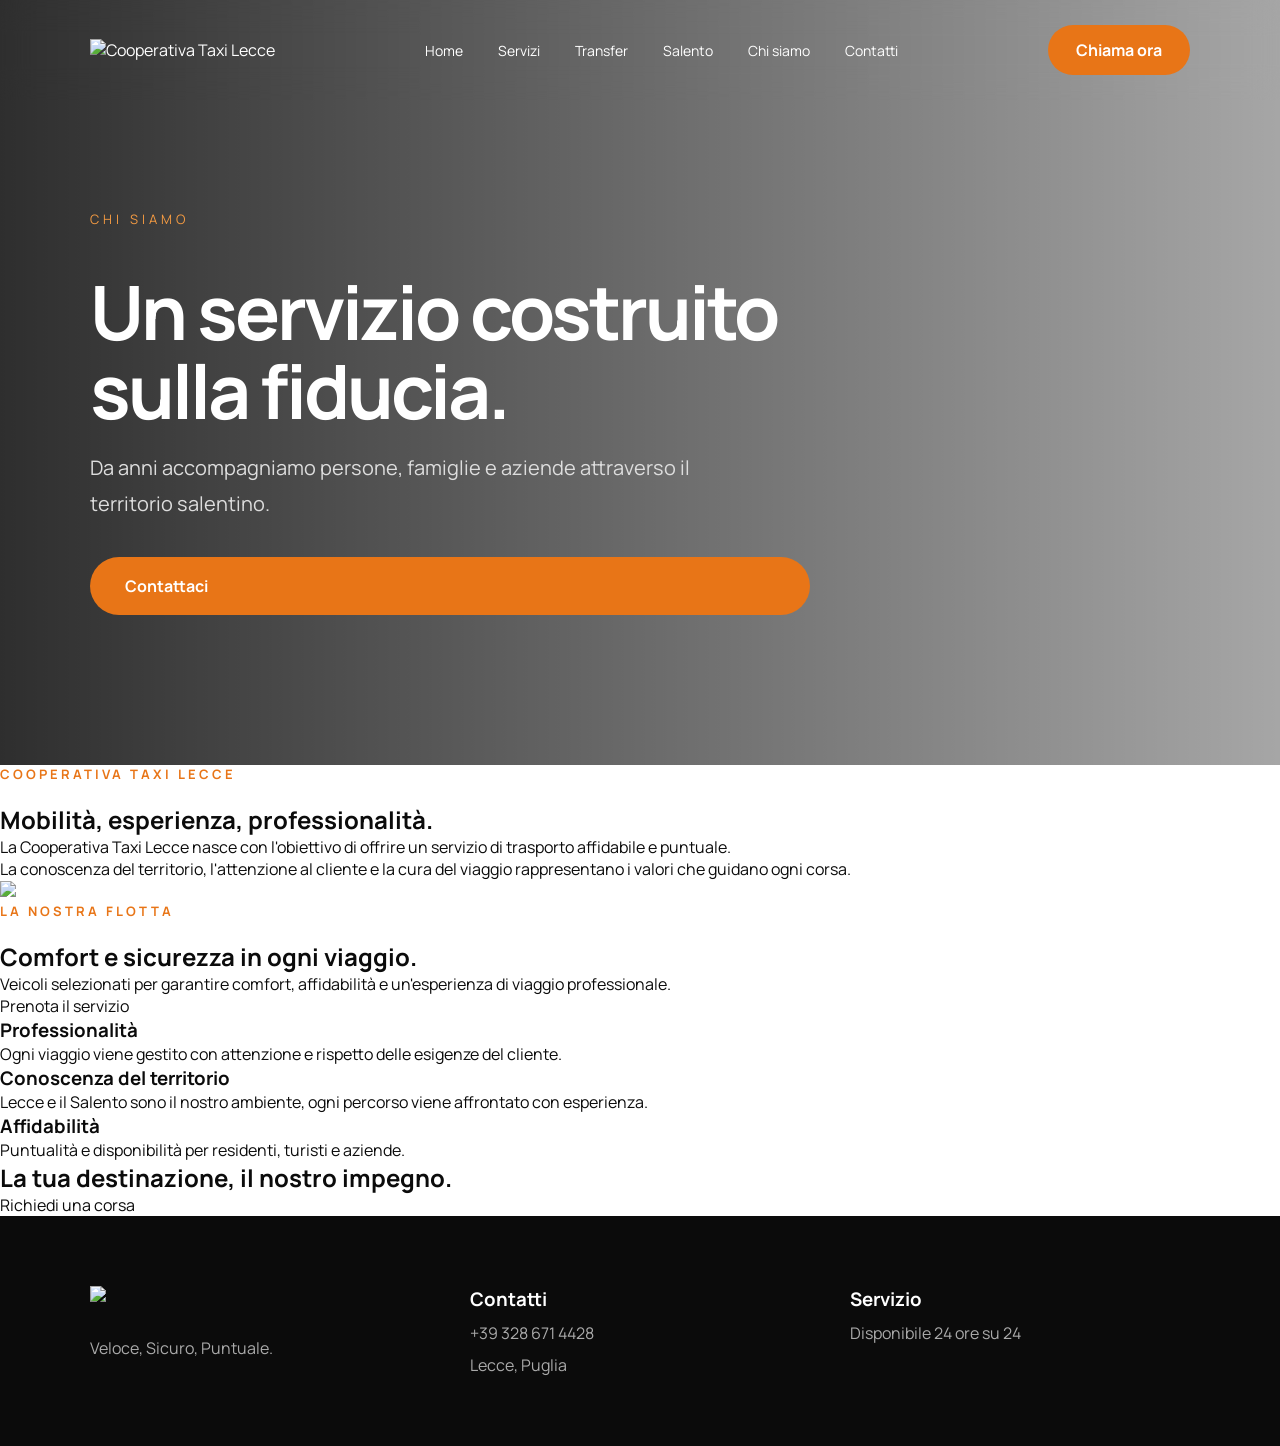
==== chi-siamo.html @ 80396e88 "Create chi-siamo.html" ====
<!DOCTYPE html>
<html lang="it">

<head>

<meta charset="UTF-8">
<meta name="viewport" content="width=device-width, initial-scale=1.0">

<title>Chi Siamo | Cooperativa Taxi Lecce</title>

<meta name="description" content="Scopri la Cooperativa Taxi Lecce: professionalità, esperienza e servizio taxi nel Salento. Veloce, Sicuro, Puntuale.">

<link rel="stylesheet" href="style.css">

</head>


<body>



<header class="page-header about-header">


<nav>

<div class="logo">

<img src="assets/logo.png" alt="Cooperativa Taxi Lecce">

</div>


<ul>

<li><a href="index.html">Home</a></li>
<li><a href="servizi.html">Servizi</a></li>
<li><a href="transfer.html">Transfer</a></li>
<li><a href="salento.html">Salento</a></li>
<li><a href="chi-siamo.html">Chi siamo</a></li>
<li><a href="contatti.html">Contatti</a></li>

</ul>


<a class="nav-button" href="tel:+393286714428">
Chiama ora
</a>


</nav>





<div class="page-hero">


<p class="overline">
CHI SIAMO
</p>


<h1>

Un servizio costruito
sulla fiducia.

</h1>


<p>

Da anni accompagniamo persone,
famiglie e aziende attraverso
il territorio salentino.

</p>


<a href="contatti.html" class="primary-button">
Contattaci
</a>


</div>


</header>









<main>





<section class="about-intro">


<div>


<p class="section-label">
COOPERATIVA TAXI LECCE
</p>


<h2>

Mobilità,
esperienza,
professionalità.

</h2>


</div>



<div>

<p>

La Cooperativa Taxi Lecce nasce con
l'obiettivo di offrire un servizio di
trasporto affidabile e puntuale.

</p>


<p>

La conoscenza del territorio,
l'attenzione al cliente e la cura
del viaggio rappresentano i valori
che guidano ogni corsa.

</p>


</div>


</section>









<section class="fleet-section">


<div class="fleet-image">

<img src="https://images.unsplash.com/photo-1549317661-bd32c8ce0db2">

</div>



<div class="fleet-text">


<p class="section-label">
LA NOSTRA FLOTTA
</p>


<h2>

Comfort e sicurezza
in ogni viaggio.

</h2>


<p>

Veicoli selezionati per garantire
comfort, affidabilità e un'esperienza
di viaggio professionale.

</p>


<a href="contatti.html">
Prenota il servizio
</a>


</div>


</section>









<section class="values-company">


<div>


<h3>
Professionalità
</h3>


<p>
Ogni viaggio viene gestito con attenzione
e rispetto delle esigenze del cliente.
</p>


</div>





<div>


<h3>
Conoscenza del territorio
</h3>


<p>
Lecce e il Salento sono il nostro ambiente,
ogni percorso viene affrontato con esperienza.
</p>


</div>





<div>


<h3>
Affidabilità
</h3>


<p>
Puntualità e disponibilità per residenti,
turisti e aziende.
</p>


</div>


</section>









<section class="about-cta">


<h2>

La tua destinazione,
il nostro impegno.

</h2>


<a href="contatti.html">
Richiedi una corsa
</a>


</section>






</main>








<footer>


<div>

<img src="assets/logo.png">

<p>
Veloce, Sicuro, Puntuale.
</p>

</div>


<div>

<h3>
Contatti
</h3>


<p>
+39 328 671 4428
</p>


<p>
Lecce, Puglia
</p>


</div>


<div>

<h3>
Servizio
</h3>


<p>
Disponibile 24 ore su 24
</p>


</div>


</footer>






<script src="script.js"></script>


</body>

</html>
---- style.css ----
@import url('https://fonts.googleapis.com/css2?family=Manrope:wght@400;500;600;700;800&display=swap');


:root{

    --black:#0b0b0b;
    --dark:#111111;
    --orange:#e87517;
    --orange-light:#f39a42;
    --white:#ffffff;
    --gray:#6d6d6d;
    --light:#f5f5f3;
    --border:#e8e8e8;

}


*{

    margin:0;
    padding:0;
    box-sizing:border-box;

}


html{

    scroll-behavior:smooth;

}


body{

    font-family:"Manrope",sans-serif;
    color:var(--black);
    background:var(--white);

}


a{

    text-decoration:none;
    color:inherit;

}




/* HEADER */


.header{

    height:100vh;
    min-height:750px;

    background:
    linear-gradient(
    90deg,
    rgba(0,0,0,.85),
    rgba(0,0,0,.35)
    ),
    url("https://images.unsplash.com/photo-1549317661-bd32c8ce0db2")
    center/cover;

    color:white;

}





/* NAVBAR */


nav{

    width:100%;
    padding:25px 7%;

    display:flex;
    align-items:center;
    justify-content:space-between;

    position:absolute;
    top:0;

    z-index:10;

}


.logo img{

    width:170px;
    height:auto;

}



nav ul{

    list-style:none;
    display:flex;
    gap:35px;

}


nav ul a{

    font-size:14px;
    color:white;

    transition:.3s;

}


nav ul a:hover{

    color:var(--orange);

}


.nav-button{

    background:var(--orange);
    color:white;

    padding:14px 28px;

    border-radius:50px;

    font-weight:700;

    transition:.3s;

}


.nav-button:hover{

    background:white;
    color:black;

}






/* HERO */


.hero{

    height:100%;

    display:flex;
    align-items:center;

    padding:0 7%;

}


.hero-content{

    max-width:850px;

}



.overline{

    color:var(--orange-light);

    font-size:13px;

    letter-spacing:4px;

    margin-bottom:25px;

}



.hero h1{

    font-size:75px;

    line-height:1.05;

    letter-spacing:-3px;

    font-weight:800;

}



.hero-text{

    margin-top:30px;

    max-width:620px;

    font-size:20px;

    line-height:1.7;

    color:#dddddd;

}





.hero-actions{

    display:flex;

    gap:20px;

    margin-top:45px;

}



.primary-button,
.secondary-button{

    padding:18px 35px;

    border-radius:50px;

    font-weight:700;

    transition:.3s;

}


.primary-button{

    background:var(--orange);

    color:white;

}


.primary-button:hover{

    transform:translateY(-3px);

}



.secondary-button{

    border:1px solid rgba(255,255,255,.5);

    color:white;

}



.secondary-button:hover{

    background:white;

    color:black;

}








/* INTRO */


.intro{

    padding:120px 7%;

    display:grid;

    grid-template-columns:1fr 1fr;

    gap:100px;

    align-items:center;

}



.section-label{

    color:var(--orange);

    font-size:13px;

    letter-spacing:3px;

    font-weight:700;

    margin-bottom:20px;

}



.intro h2{

    font-size:70px;

    line-height:.95;

}



.intro p:last-child{

    color:var(--gray);

    font-size:20px;

    line-height:1.9;

}







/* BOOKING */


.booking{

    background:var(--light);

    padding:100px 7%;

}


.booking-header{

    max-width:700px;

    margin-bottom:50px;

}


.booking h2{

    font-size:55px;

    margin-bottom:20px;

}



.booking-header p:last-child{

    color:var(--gray);

}



form{

    max-width:850px;

    display:flex;

    flex-direction:column;

    gap:18px;

}


input,
select,
textarea{

    width:100%;

    border:1px solid var(--border);

    padding:18px 20px;

    border-radius:14px;

    font-size:15px;

    font-family:inherit;

    outline:none;

}



input:focus,
select:focus,
textarea:focus{

    border-color:var(--orange);

}



.form-row{

    display:grid;

    grid-template-columns:1fr 1fr;

    gap:18px;

}


textarea{

    height:130px;

    resize:none;

}



form button{

    margin-top:10px;

    padding:20px;

    border:none;

    border-radius:50px;

    background:var(--orange);

    color:white;

    font-size:16px;

    font-weight:700;

    cursor:pointer;

    transition:.3s;

}



form button:hover{

    background:#c85e0d;

}







/* SERVICES */


.services{

    padding:120px 7%;

}



.section-head{

    margin-bottom:60px;

}



.services h2{

    font-size:55px;

}



.service-grid{

    display:grid;

    grid-template-columns:repeat(3,1fr);

    gap:30px;

}



.service-grid article{

    border-radius:25px;

    overflow:hidden;

    background:white;

    box-shadow:0 20px 50px rgba(0,0,0,.08);

}



.service-grid img{

    width:100%;

    height:260px;

    object-fit:cover;

}



.service-grid article h3{

    font-size:28px;

    padding:30px 30px 10px;

}



.service-grid article p{

    padding:0 30px;

    color:var(--gray);

    line-height:1.7;

}



.service-grid article a{

    display:block;

    padding:30px;

    color:var(--orange);

    font-weight:700;

}







/* TRANSFER BANNER */


.transfer-banner{

    margin:0 7%;

    height:500px;

    border-radius:35px;

    background:

    linear-gradient(
    rgba(0,0,0,.6),
    rgba(0,0,0,.6)
    ),
    url("https://images.unsplash.com/photo-1500530855697-b586d89ba3ee")
    center/cover;

    color:white;

    display:flex;

    align-items:center;

    padding:70px;

}



.transfer-banner h2{

    font-size:60px;

}



.transfer-banner p{

    margin:25px 0;

    font-size:20px;

}



.transfer-banner a{

    display:inline-block;

    background:var(--orange);

    padding:16px 30px;

    border-radius:50px;

}








/* NUMBERS */


.numbers{

    padding:120px 7%;

    display:grid;

    grid-template-columns:repeat(3,1fr);

    gap:30px;

}



.numbers div{

    text-align:center;

}



.numbers strong{

    font-size:65px;

    color:var(--orange);

}



.numbers p{

    color:var(--gray);

}








/* FOOTER */


footer{

    background:var(--black);

    color:white;

    padding:70px 7%;

    display:grid;

    grid-template-columns:repeat(3,1fr);

    gap:40px;

}



footer img{

    width:180px;

    margin-bottom:20px;

}



footer p{

    color:#aaa;

    margin-top:10px;

}






/* MOBILE */


@media(max-width:900px){


nav ul{

    display:none;

}


.hero h1{

    font-size:48px;

}


.intro{

    grid-template-columns:1fr;

}



.intro h2{

    font-size:50px;

}



.form-row,
.service-grid,
.numbers,
footer{

    grid-template-columns:1fr;

}



.transfer-banner{

    padding:40px;

}



.transfer-banner h2{

    font-size:40px;

}


}

/* ===============================
   TRANSFER PAGE
================================ */


/* HEADER PAGINA */

.page-header{

    min-height:85vh;

    color:white;

    position:relative;

    background:
    linear-gradient(
    90deg,
    rgba(0,0,0,.82),
    rgba(0,0,0,.35)
    ),
    url("https://images.unsplash.com/photo-1436491865332-7a61a109cc05")
    center/cover;

}


.transfer-header{

    background:
    linear-gradient(
    90deg,
    rgba(0,0,0,.85),
    rgba(0,0,0,.45)
    ),
    url("https://images.unsplash.com/photo-1436491865332-7a61a109cc05")
    center/cover;

}



.page-hero{

    min-height:85vh;

    display:flex;

    flex-direction:column;

    justify-content:center;

    padding:140px 7% 80px;

    max-width:900px;

}



.page-hero h1{

    font-size:75px;

    line-height:1.05;

    letter-spacing:-3px;

    margin:20px 0;

}



.page-hero p:not(.overline){

    max-width:650px;

    font-size:20px;

    color:#ddd;

    line-height:1.8;

    margin-bottom:35px;

}






/* INTRO TRANSFER */


.airport-intro{

    padding:120px 7%;

    display:grid;

    grid-template-columns:1fr 1fr;

    gap:90px;

    align-items:center;

}



.airport-intro h2{

    font-size:65px;

    line-height:1.05;

}



.airport-intro p:last-child{

    color:var(--gray);

    font-size:20px;

    line-height:1.9;

}






/* CARD AEROPORTI */


.airports{

    padding:0 7% 120px;

    display:grid;

    grid-template-columns:1fr 1fr;

    gap:35px;

}



.airport-card{

    background:#111;

    color:white;

    padding:50px;

    border-radius:30px;

    transition:.4s;

}



.airport-card:hover{

    transform:translateY(-10px);

}



.airport-card h3{

    color:var(--orange);

    font-size:35px;

    margin-bottom:20px;

}



.airport-card p{

    color:#ccc;

    line-height:1.7;

}



.airport-card ul{

    list-style:none;

    margin:30px 0;

}



.airport-card li{

    padding:12px 0;

    border-bottom:1px solid rgba(255,255,255,.1);

    color:#ddd;

}



.airport-card a{

    display:inline-block;

    margin-top:20px;

    padding:15px 30px;

    background:var(--orange);

    border-radius:50px;

    color:white;

    font-weight:700;

}






/* FOTO CENTRALE */


.transfer-image{

    height:650px;

    margin:0 7% 120px;

    border-radius:35px;

    overflow:hidden;

    display:flex;

    align-items:center;

    padding:70px;

    color:white;

    background:

    linear-gradient(
    rgba(0,0,0,.55),
    rgba(0,0,0,.55)
    ),

    url("https://images.unsplash.com/photo-1549317661-bd32c8ce0db2")
    center/cover;

}



.transfer-image h2{

    font-size:70px;

    line-height:1;

    max-width:650px;

}



.transfer-image p{

    margin-top:25px;

    max-width:500px;

    font-size:20px;

    line-height:1.7;

}







/* MOBILE TRANSFER */


@media(max-width:900px){


.page-hero h1{

    font-size:48px;

}



.airport-intro{

    grid-template-columns:1fr;

}



.airport-intro h2{

    font-size:45px;

}



.airports{

    grid-template-columns:1fr;

}



.airport-card{

    padding:35px;

}



.transfer-image{

    height:500px;

    padding:35px;

}



.transfer-image h2{

    font-size:45px;

}



}

/* =================================
   SERVIZI PAGE
================================= */


/* HERO SERVIZI */

.services-header{

    background:
    linear-gradient(
    90deg,
    rgba(0,0,0,.85),
    rgba(0,0,0,.4)
    ),
    url("https://images.unsplash.com/photo-1492144534655-ae79c964c9d8")
    center/cover;

}





/* INTRO */

.services-intro{

    padding:120px 7% 80px;

    max-width:1000px;

}



.services-intro h2{

    font-size:70px;

    line-height:1.05;

    letter-spacing:-2px;

    margin-bottom:35px;

}



.services-intro p:last-child{

    color:var(--gray);

    font-size:21px;

    line-height:1.9;

    max-width:750px;

}







/* LISTA SERVIZI */

.service-list{

    padding:40px 7% 120px;

    display:flex;

    flex-direction:column;

    gap:60px;

}





.service-list article{

    display:grid;

    grid-template-columns:1fr 1fr;

    min-height:450px;

    background:#f5f5f3;

    border-radius:35px;

    overflow:hidden;

}



.service-list article:nth-child(even){

    direction:rtl;

}


.service-list article:nth-child(even) .service-content{

    direction:ltr;

}





.service-image img{

    width:100%;

    height:100%;

    object-fit:cover;

}







.service-content{

    padding:60px;

    display:flex;

    justify-content:center;

    flex-direction:column;

}



.service-content h3{

    font-size:45px;

    margin-bottom:25px;

    letter-spacing:-1px;

}



.service-content p{

    color:var(--gray);

    font-size:18px;

    line-height:1.8;

    margin-bottom:35px;

}





.service-content a{

    display:inline-block;

    color:var(--orange);

    font-weight:700;

    font-size:16px;

}








/* CTA */

.service-cta{

    margin:0 7% 120px;

    padding:90px 60px;

    text-align:center;

    border-radius:40px;

    background:

    linear-gradient(
    135deg,
    #111,
    #252525
    );

    color:white;

}



.service-cta h2{

    font-size:65px;

    margin-bottom:20px;

}



.service-cta p{

    color:#bbb;

    font-size:20px;

    margin-bottom:40px;

}



.service-cta a{

    display:inline-block;

    background:var(--orange);

    padding:18px 40px;

    border-radius:50px;

    font-weight:700;

}








/* RESPONSIVE */

@media(max-width:900px){


.services-intro h2{

    font-size:45px;

}



.service-list article{

    grid-template-columns:1fr;

}



.service-list article:nth-child(even){

    direction:ltr;

}



.service-image{

    height:300px;

}



.service-content{

    padding:35px;

}



.service-content h3{

    font-size:35px;

}



.service-cta h2{

    font-size:42px;

}



}


/* =================================
   SALENTO PAGE
================================= */


/* HERO SALENTO */

.salento-header{

    background:
    linear-gradient(
    90deg,
    rgba(0,0,0,.75),
    rgba(0,0,0,.35)
    ),
    url("https://images.unsplash.com/photo-1507525428034-b723cf961d3e")
    center/cover;

}






/* INTRO */

.salento-intro{

    padding:120px 7%;

    display:grid;

    grid-template-columns:1fr 1fr;

    gap:90px;

    align-items:center;

}



.salento-intro h2{

    font-size:75px;

    line-height:1;

    letter-spacing:-3px;

}



.salento-intro p:last-child{

    color:var(--gray);

    font-size:21px;

    line-height:1.9;

}








/* DESTINAZIONI */


.destinations{

    padding:0 7% 120px;

    display:grid;

    grid-template-columns:repeat(2,1fr);

    gap:35px;

}



.destinations article{

    border-radius:35px;

    overflow:hidden;

    background:#111;

    color:white;

    position:relative;

}



.destinations img{

    width:100%;

    height:380px;

    object-fit:cover;

    opacity:.75;

}



.destinations div{

    padding:35px;

}



.destinations h3{

    font-size:40px;

    margin-bottom:15px;

}



.destinations p{

    color:#ccc;

    line-height:1.7;

    margin-bottom:25px;

}



.destinations a{

    color:var(--orange-light);

    font-weight:700;

}








/* TOUR PRIVATO */


.private-tour{

    margin:0 7% 120px;

    min-height:600px;

    border-radius:40px;

    padding:80px;

    color:white;

    display:flex;

    align-items:center;


    background:

    linear-gradient(
    90deg,
    rgba(0,0,0,.8),
    rgba(0,0,0,.3)
    ),

    url("https://images.unsplash.com/photo-1533105079780-92b9be482077")
    center/cover;

}



.private-tour h2{

    font-size:65px;

    line-height:1.05;

    max-width:700px;

}



.private-tour p:not(.section-label){

    max-width:600px;

    margin:30px 0;

    font-size:20px;

    line-height:1.8;

    color:#ddd;

}



.private-tour a{

    display:inline-block;

    background:var(--orange);

    padding:18px 35px;

    border-radius:50px;

    font-weight:700;

}







/* CTA */

.salento-cta{

    padding:100px 7%;

    text-align:center;

    background:var(--light);

}



.salento-cta h2{

    font-size:70px;

    margin-bottom:20px;

}



.salento-cta p{

    font-size:22px;

    color:var(--gray);

    margin-bottom:40px;

}



.salento-cta a{

    display:inline-block;

    padding:18px 40px;

    background:var(--orange);

    color:white;

    border-radius:50px;

    font-weight:700;

}








/* MOBILE */

@media(max-width:900px){


.salento-intro{

    grid-template-columns:1fr;

}



.salento-intro h2{

    font-size:50px;

}



.destinations{

    grid-template-columns:1fr;

}



.destinations img{

    height:280px;

}



.private-tour{

    padding:40px;

}



.private-tour h2{

    font-size:45px;

}



.salento-cta h2{

    font-size:45px;

}



}
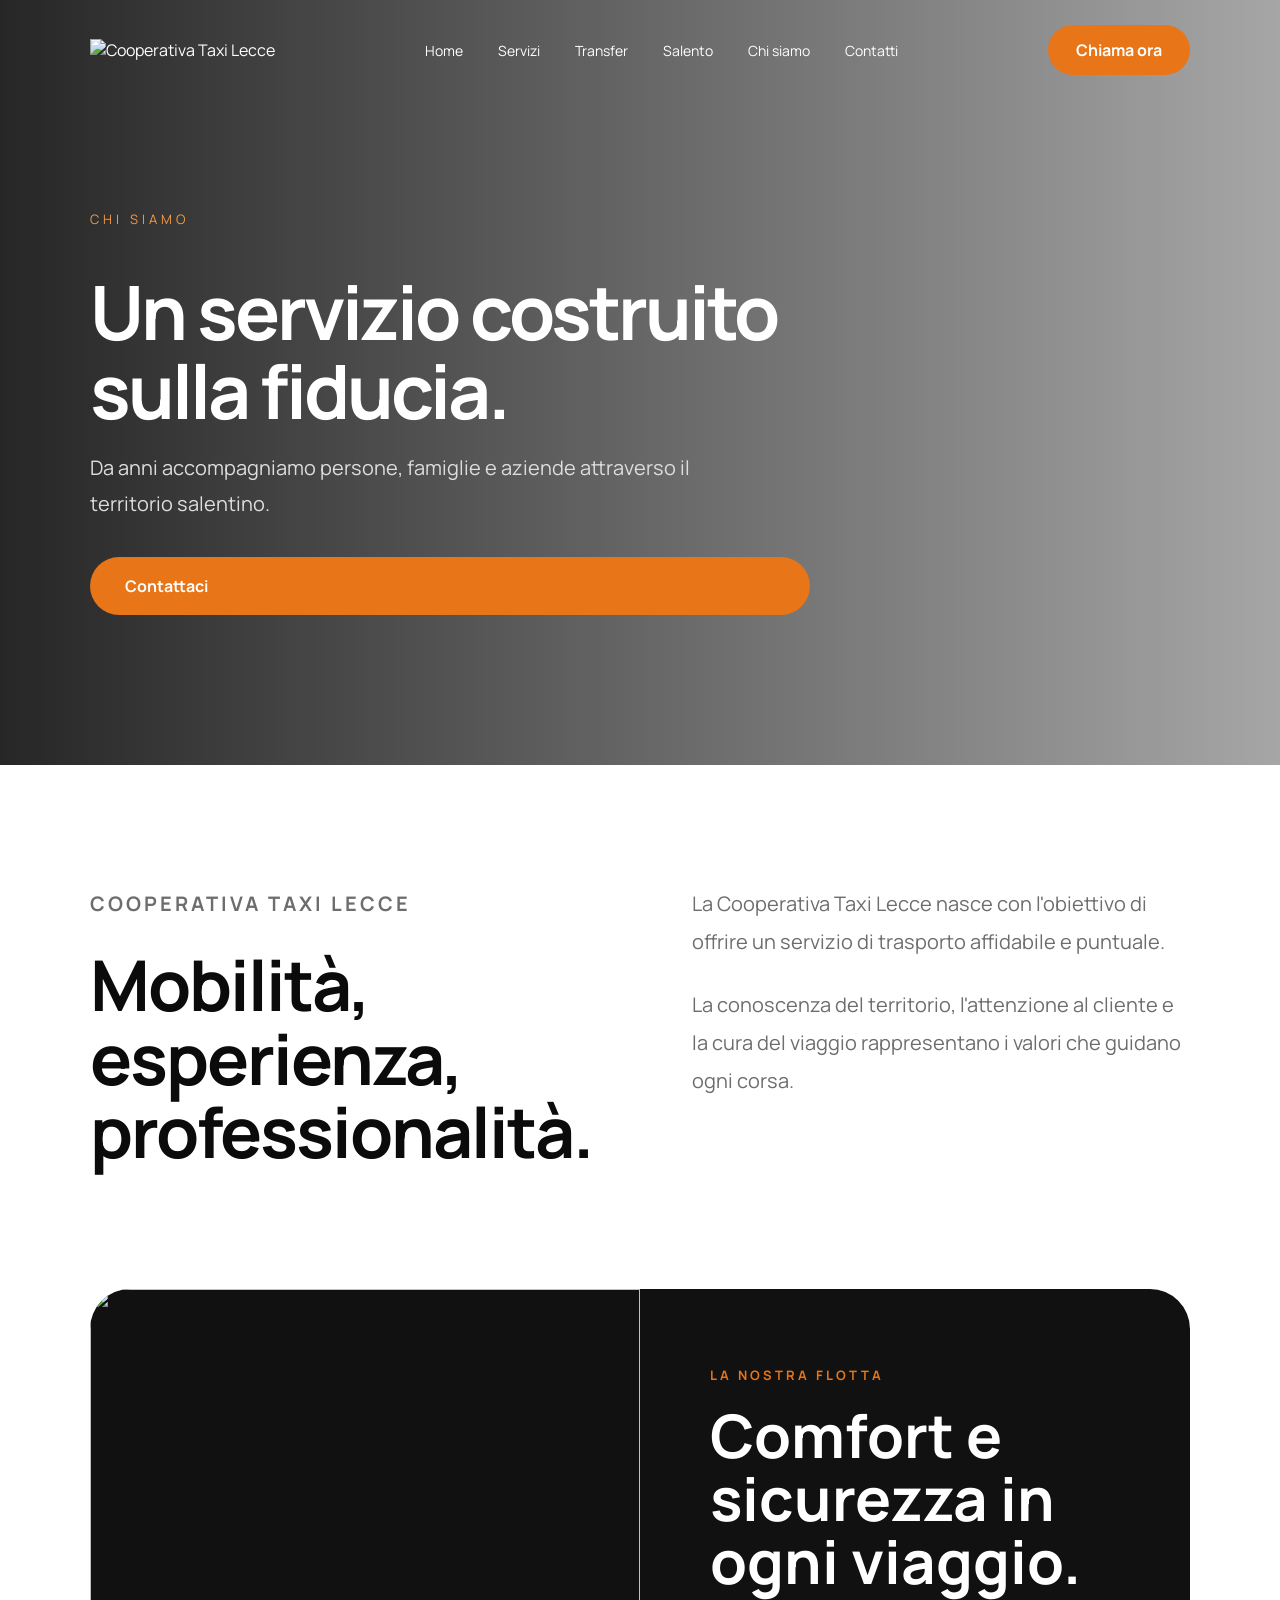
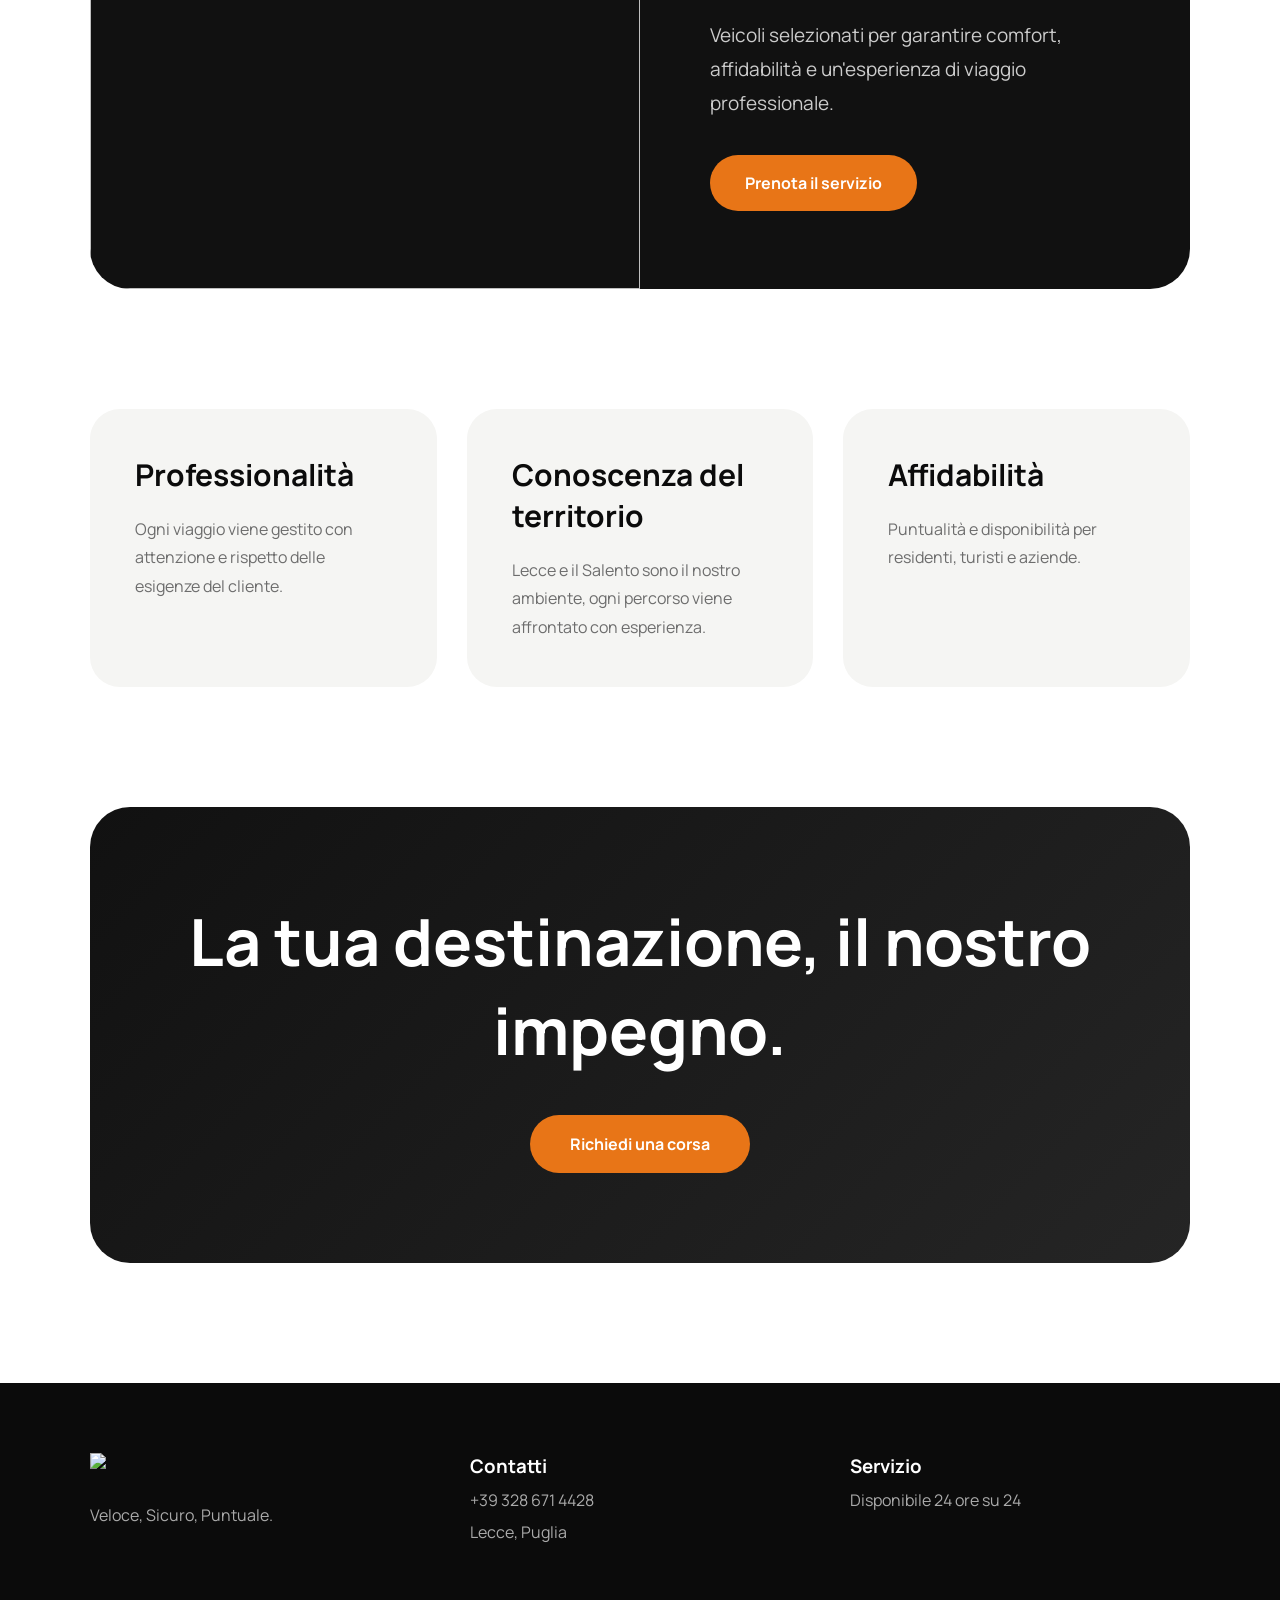
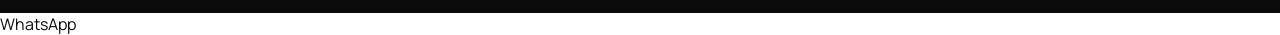
==== commit c98b8a15: "Update chi-siamo.html" ====
--- a/chi-siamo.html
+++ b/chi-siamo.html
@@ -6,7 +6,7 @@
 <meta charset="UTF-8">
 <meta name="viewport" content="width=device-width, initial-scale=1.0">
 
-<title>Chi Siamo | Cooperativa Taxi Lecce</title>
+<title>Cooperativa Taxi Lecce | Professionalità e Affidabilità</title>
 
 <meta name="description" content="Scopri la Cooperativa Taxi Lecce: professionalità, esperienza e servizio taxi nel Salento. Veloce, Sicuro, Puntuale.">
 
--- a/style.css
+++ b/style.css
@@ -1904,3 +1904,636 @@
 
 
 }
+
+/* =================================
+   CHI SIAMO PAGE
+================================= */
+
+
+/* HERO */
+
+.about-header{
+
+    background:
+    linear-gradient(
+    90deg,
+    rgba(0,0,0,.85),
+    rgba(0,0,0,.35)
+    ),
+    url("https://images.unsplash.com/photo-1492144534655-ae79c964c9d8")
+    center/cover;
+
+}
+
+
+
+
+
+
+/* INTRO */
+
+.about-intro{
+
+    padding:120px 7%;
+
+    display:grid;
+
+    grid-template-columns:1fr 1fr;
+
+    gap:100px;
+
+}
+
+
+
+.about-intro h2{
+
+    font-size:70px;
+
+    line-height:1.05;
+
+    letter-spacing:-2px;
+
+}
+
+
+
+.about-intro p{
+
+    color:var(--gray);
+
+    font-size:20px;
+
+    line-height:1.9;
+
+    margin-bottom:25px;
+
+}
+
+
+
+
+
+
+
+
+/* FLOTTA */
+
+
+.fleet-section{
+
+    margin:0 7% 120px;
+
+    display:grid;
+
+    grid-template-columns:1fr 1fr;
+
+    min-height:600px;
+
+    border-radius:40px;
+
+    overflow:hidden;
+
+    background:#111;
+
+    color:white;
+
+}
+
+
+
+.fleet-image img{
+
+    width:100%;
+
+    height:100%;
+
+    object-fit:cover;
+
+}
+
+
+
+.fleet-text{
+
+    padding:70px;
+
+    display:flex;
+
+    flex-direction:column;
+
+    justify-content:center;
+
+}
+
+
+
+.fleet-text h2{
+
+    font-size:60px;
+
+    line-height:1.05;
+
+    margin-bottom:25px;
+
+}
+
+
+
+.fleet-text p:not(.section-label){
+
+    color:#ccc;
+
+    font-size:19px;
+
+    line-height:1.8;
+
+    margin-bottom:35px;
+
+}
+
+
+
+.fleet-text a{
+
+    background:var(--orange);
+
+    color:white;
+
+    padding:17px 35px;
+
+    border-radius:50px;
+
+    font-weight:700;
+
+    width:max-content;
+
+}
+
+
+
+
+
+
+
+
+/* VALORI AZIENDALI */
+
+
+.values-company{
+
+    padding:0 7% 120px;
+
+    display:grid;
+
+    grid-template-columns:repeat(3,1fr);
+
+    gap:30px;
+
+}
+
+
+
+.values-company div{
+
+    background:var(--light);
+
+    padding:45px;
+
+    border-radius:30px;
+
+}
+
+
+
+.values-company h3{
+
+    font-size:30px;
+
+    margin-bottom:20px;
+
+}
+
+
+
+.values-company p{
+
+    color:var(--gray);
+
+    line-height:1.8;
+
+}
+
+
+
+
+
+
+
+
+/* CTA */
+
+.about-cta{
+
+    margin:0 7% 120px;
+
+    padding:90px 40px;
+
+    text-align:center;
+
+    border-radius:40px;
+
+    background:
+
+    linear-gradient(
+    135deg,
+    #111,
+    #252525
+    );
+
+    color:white;
+
+}
+
+
+
+.about-cta h2{
+
+    font-size:65px;
+
+    margin-bottom:40px;
+
+}
+
+
+
+.about-cta a{
+
+    display:inline-block;
+
+    background:var(--orange);
+
+    color:white;
+
+    padding:18px 40px;
+
+    border-radius:50px;
+
+    font-weight:700;
+
+}
+
+
+
+
+
+
+
+/* MOBILE */
+
+@media(max-width:900px){
+
+
+.about-intro{
+
+    grid-template-columns:1fr;
+
+}
+
+
+
+.about-intro h2{
+
+    font-size:48px;
+
+}
+
+
+
+.fleet-section{
+
+    grid-template-columns:1fr;
+
+}
+
+
+
+.fleet-image{
+
+    height:350px;
+
+}
+
+
+
+.fleet-text{
+
+    padding:40px;
+
+}
+
+
+
+.fleet-text h2{
+
+    font-size:42px;
+
+}
+
+
+
+.values-company{
+
+    grid-template-columns:1fr;
+
+}
+
+
+
+.about-cta h2{
+
+    font-size:42px;
+
+}
+
+
+
+}
+
+/* =================================
+   CONTATTI PAGE
+================================= */
+
+
+/* HERO */
+
+.contact-header{
+
+    background:
+    linear-gradient(
+    90deg,
+    rgba(0,0,0,.85),
+    rgba(0,0,0,.4)
+    ),
+    url("https://images.unsplash.com/photo-1449824913935-59a10b8d2000")
+    center/cover;
+
+}
+
+
+
+
+
+
+
+/* LAYOUT CONTATTI */
+
+
+.contact-layout{
+
+    padding:120px 7%;
+
+    display:grid;
+
+    grid-template-columns: .8fr 1.2fr;
+
+    gap:80px;
+
+    align-items:start;
+
+}
+
+
+
+
+
+.contact-info h2{
+
+    font-size:60px;
+
+    line-height:1.05;
+
+    margin-bottom:30px;
+
+}
+
+
+
+.contact-info > p:not(.section-label){
+
+    color:var(--gray);
+
+    font-size:19px;
+
+    line-height:1.8;
+
+    margin-bottom:45px;
+
+}
+
+
+
+
+
+
+
+/* BOX INFORMAZIONI */
+
+
+.info-box{
+
+    padding:25px 0;
+
+    border-bottom:1px solid var(--border);
+
+}
+
+
+
+.info-box h3{
+
+    font-size:20px;
+
+    margin-bottom:8px;
+
+}
+
+
+
+.info-box p{
+
+    color:var(--gray);
+
+}
+
+
+
+
+
+
+
+
+/* FORM */
+
+
+.contact-form{
+
+    background:#111;
+
+    padding:55px;
+
+    border-radius:35px;
+
+    color:white;
+
+}
+
+
+
+.contact-form h2{
+
+    font-size:45px;
+
+    margin-bottom:35px;
+
+}
+
+
+
+.contact-form input,
+.contact-form select,
+.contact-form textarea{
+
+    background:white;
+
+}
+
+
+
+.contact-form button{
+
+    background:var(--orange);
+
+}
+
+
+
+.contact-form button:hover{
+
+    background:#c85e0d;
+
+}
+
+
+
+
+
+
+
+
+/* MAPPA */
+
+.map-section{
+
+    margin:0 7% 120px;
+
+    height:350px;
+
+    border-radius:35px;
+
+    display:flex;
+
+    align-items:center;
+
+    justify-content:center;
+
+    text-align:center;
+
+    color:white;
+
+
+    background:
+
+    linear-gradient(
+    rgba(0,0,0,.65),
+    rgba(0,0,0,.65)
+    ),
+
+    url("https://images.unsplash.com/photo-1524661135-423995f22d0b")
+    center/cover;
+
+}
+
+
+
+.map-section h2{
+
+    font-size:45px;
+
+}
+
+
+
+.map-section p{
+
+    margin-top:15px;
+
+    font-size:20px;
+
+    color:#ddd;
+
+}
+
+
+
+
+
+
+
+
+/* MOBILE */
+
+@media(max-width:900px){
+
+
+.contact-layout{
+
+    grid-template-columns:1fr;
+
+}
+
+
+
+.contact-info h2{
+
+    font-size:45px;
+
+}
+
+
+
+.contact-form{
+
+    padding:35px 25px;
+
+}
+
+
+
+.contact-form h2{
+
+    font-size:35px;
+
+}
+
+
+
+.map-section h2{
+
+    font-size:35px;
+
+}
+
+
+
+}
